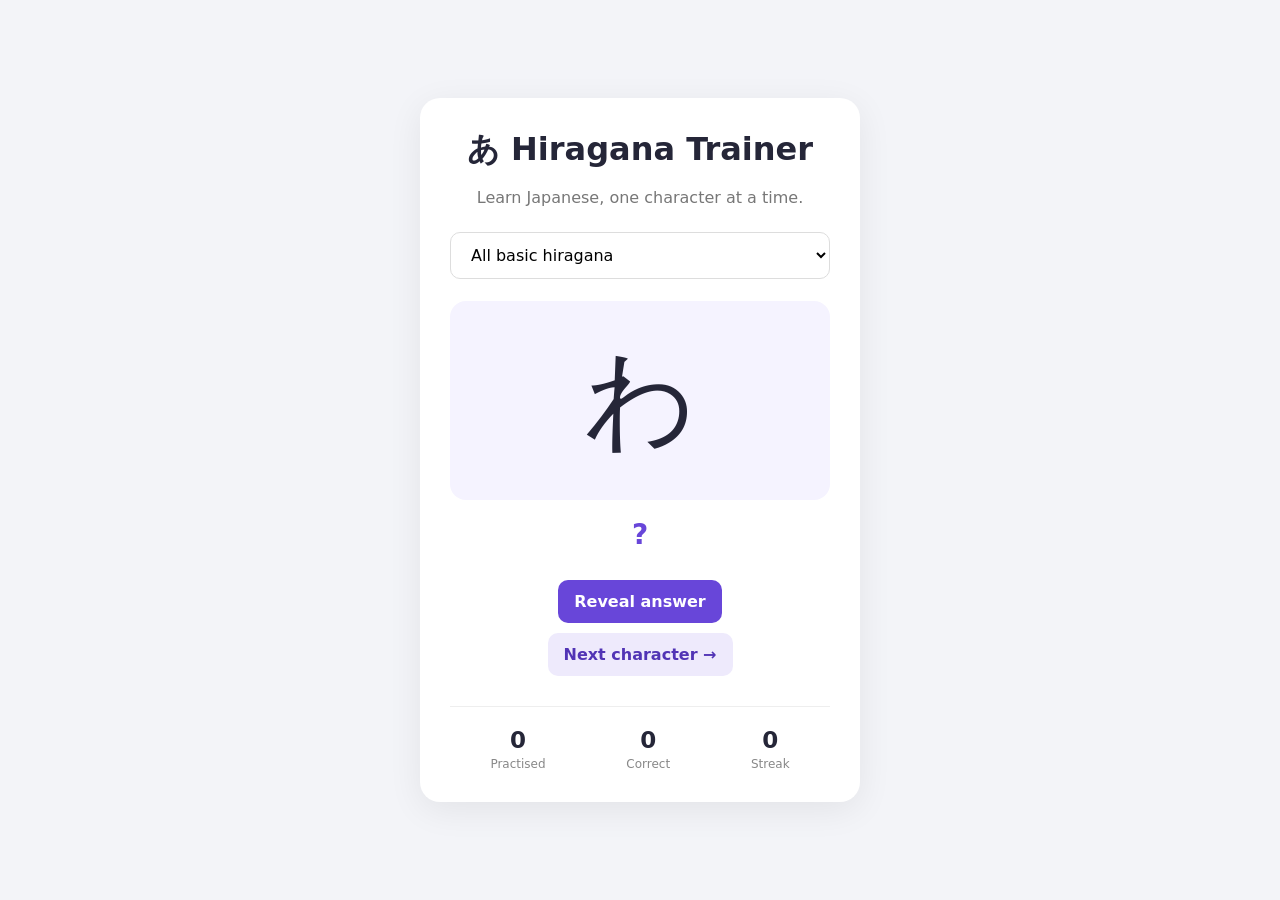
==== intex.html @ a97424db "Add files via upload" ====
<!DOCTYPE html>
<html lang="en">
<head>
<meta charset="UTF-8">
<meta name="viewport" content="width=device-width, initial-scale=1.0">
<title>Hiragana Trainer</title>

<style>
  * { box-sizing: border-box; }

  body {
    margin: 0;
    min-height: 100vh;
    font-family: system-ui, sans-serif;
    background: #f3f4f8;
    color: #252638;
    display: flex;
    justify-content: center;
    align-items: center;
    padding: 20px;
  }

  .app {
    background: white;
    width: 100%;
    max-width: 440px;
    padding: 30px;
    border-radius: 20px;
    box-shadow: 0 8px 35px #00000012;
    text-align: center;
  }

  h1 { margin: 0 0 8px; }
  .subtitle { color: #777; margin-bottom: 25px; }

  select, button {
    font: inherit;
    border-radius: 10px;
    padding: 12px 16px;
    cursor: pointer;
  }

  select {
    width: 100%;
    border: 1px solid #ddd;
    background: white;
    margin-bottom: 22px;
  }

  .character {
    font-size: 110px;
    padding: 25px;
    background: #f5f3ff;
    border-radius: 16px;
    margin-bottom: 18px;
  }

  .answer {
    font-size: 28px;
    font-weight: bold;
    min-height: 42px;
    color: #6846d9;
    margin-bottom: 15px;
  }

  button {
    border: none;
    font-weight: 600;
    margin: 5px;
  }

  .primary {
    background: #6846d9;
    color: white;
  }

  .secondary {
    background: #eeeafc;
    color: #5134b5;
  }

  .success {
    background: #dcf5e5;
    color: #176b3b;
  }

  .wrong {
    background: #ffe5e5;
    color: #a32c2c;
  }

  button:disabled {
    opacity: 0.4;
    cursor: not-allowed;
  }

  .stats {
    display: flex;
    justify-content: space-around;
    margin-top: 25px;
    border-top: 1px solid #eee;
    padding-top: 20px;
  }

  .stat strong {
    display: block;
    font-size: 23px;
  }

  .stat span {
    color: #888;
    font-size: 12px;
  }

  .hidden { display: none; }
</style>
</head>

<body>
<div class="app">
  <h1>あ Hiragana Trainer</h1>
  <p class="subtitle">Learn Japanese, one character at a time.</p>

  <select id="group">
    <option value="all">All basic hiragana</option>
    <option value="vowels">あ行 – Vowels</option>
    <option value="k">か行 – K</option>
    <option value="s">さ行 – S</option>
    <option value="t">た行 – T</option>
    <option value="n">な行 – N</option>
    <option value="h">は行 – H</option>
    <option value="m">ま行 – M</option>
    <option value="y">や行 – Y</option>
    <option value="r">ら行 – R</option>
    <option value="w">わ行 – W</option>
  </select>

  <div class="character" id="kana">あ</div>

  <div class="answer" id="answer">?</div>

  <button class="primary" id="reveal" onclick="reveal()">
    Reveal answer
  </button>

  <div id="rating" class="hidden">
    <p>Did you get it right?</p>
    <button class="success" onclick="rate(true)">✓ Correct</button>
    <button class="wrong" onclick="rate(false)">✗ Incorrect</button>
  </div>

  <div>
    <button class="secondary" onclick="nextKana()">
      Next character →
    </button>
  </div>

  <div class="stats">
    <div class="stat">
      <strong id="total">0</strong>
      <span>Practised</span>
    </div>
    <div class="stat">
      <strong id="correct">0</strong>
      <span>Correct</span>
    </div>
    <div class="stat">
      <strong id="streak">0</strong>
      <span>Streak</span>
    </div>
  </div>
</div>

<script>
const kanaGroups = {
  vowels: [
    ["あ","a"], ["い","i"], ["う","u"],
    ["え","e"], ["お","o"]
  ],
  k: [
    ["か","ka"], ["き","ki"], ["く","ku"],
    ["け","ke"], ["こ","ko"]
  ],
  s: [
    ["さ","sa"], ["し","shi"], ["す","su"],
    ["せ","se"], ["そ","so"]
  ],
  t: [
    ["た","ta"], ["ち","chi"], ["つ","tsu"],
    ["て","te"], ["と","to"]
  ],
  n: [
    ["な","na"], ["に","ni"], ["ぬ","nu"],
    ["ね","ne"], ["の","no"]
  ],
  h: [
    ["は","ha"], ["ひ","hi"], ["ふ","fu"],
    ["へ","he"], ["ほ","ho"]
  ],
  m: [
    ["ま","ma"], ["み","mi"], ["む","mu"],
    ["め","me"], ["も","mo"]
  ],
  y: [
    ["や","ya"], ["ゆ","yu"], ["よ","yo"]
  ],
  r: [
    ["ら","ra"], ["り","ri"], ["る","ru"],
    ["れ","re"], ["ろ","ro"]
  ],
  w: [
    ["わ","wa"], ["を","wo"], ["ん","n"]
  ]
};

let deck = [];
let current = null;
let total = 0;
let correct = 0;
let streak = 0;
let answered = false;

function shuffle(array) {
  const result = [...array];
  for (let i = result.length - 1; i > 0; i--) {
    const j = Math.floor(Math.random() * (i + 1));
    [result[i], result[j]] = [result[j], result[i]];
  }
  return result;
}

function refillDeck() {
  const group = document.getElementById("group").value;
  const characters = group === "all"
    ? Object.values(kanaGroups).flat()
    : kanaGroups[group];

  deck = shuffle(characters);

  // Avoid repeating the previous character at the boundary.
  if (deck.length > 1 && deck[deck.length - 1] === current) {
    [deck[0], deck[deck.length - 1]] =
      [deck[deck.length - 1], deck[0]];
  }
}

function nextKana() {
  if (deck.length === 0) refillDeck();

  current = deck.pop();
  answered = false;

  document.getElementById("kana").textContent = current[0];
  document.getElementById("answer").textContent = "?";
  document.getElementById("reveal").disabled = false;
  document.getElementById("rating").classList.add("hidden");
}

function reveal() {
  if (answered) return;

  document.getElementById("answer").textContent = current[1];
  document.getElementById("rating").classList.remove("hidden");
  document.getElementById("reveal").disabled = true;
}

function rate(wasCorrect) {
  if (answered) return;
  answered = true;

  total++;

  if (wasCorrect) {
    correct++;
    streak++;
  } else {
    streak = 0;
  }

  document.getElementById("total").textContent = total;
  document.getElementById("correct").textContent = correct;
  document.getElementById("streak").textContent = streak;

  nextKana();
}

document.getElementById("group").addEventListener("change", () => {
  deck = [];
  nextKana();
});

nextKana();
</script>
</body>
</html>
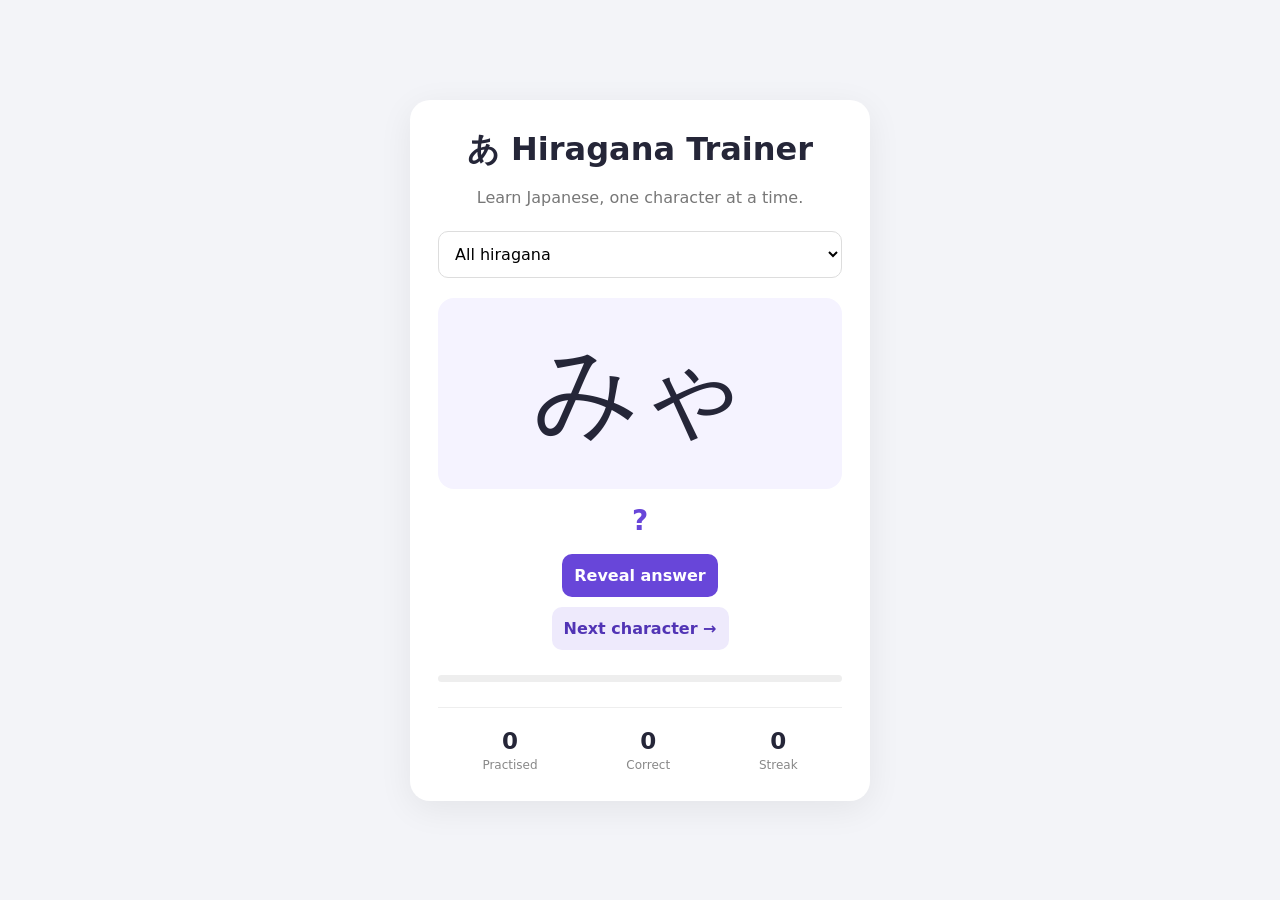
==== commit 1588fcbc: "Add dakuten and combination hiragana" ====
--- a/intex.html
+++ b/intex.html
@@ -3,157 +3,145 @@
 <html lang="en">
 <head>
 <meta charset="UTF-8">
-<meta name="viewport" content="width=device-width, initial-scale=1.0">
+<meta name="viewport" content="width=device-width, initial-scale=1">
 <title>Hiragana Trainer</title>
-
 <style>
-  * { box-sizing: border-box; }
-
-  body {
-    margin: 0;
-    min-height: 100vh;
-    font-family: system-ui, sans-serif;
-    background: #f3f4f8;
-    color: #252638;
-    display: flex;
-    justify-content: center;
-    align-items: center;
-    padding: 20px;
-  }
-
-  .app {
-    background: white;
-    width: 100%;
-    max-width: 440px;
-    padding: 30px;
-    border-radius: 20px;
-    box-shadow: 0 8px 35px #00000012;
-    text-align: center;
-  }
-
-  h1 { margin: 0 0 8px; }
-  .subtitle { color: #777; margin-bottom: 25px; }
-
-  select, button {
-    font: inherit;
-    border-radius: 10px;
-    padding: 12px 16px;
-    cursor: pointer;
-  }
-
-  select {
-    width: 100%;
-    border: 1px solid #ddd;
-    background: white;
-    margin-bottom: 22px;
-  }
-
-  .character {
-    font-size: 110px;
-    padding: 25px;
-    background: #f5f3ff;
-    border-radius: 16px;
-    margin-bottom: 18px;
-  }
-
-  .answer {
-    font-size: 28px;
-    font-weight: bold;
-    min-height: 42px;
-    color: #6846d9;
-    margin-bottom: 15px;
-  }
-
-  button {
-    border: none;
-    font-weight: 600;
-    margin: 5px;
-  }
-
-  .primary {
-    background: #6846d9;
-    color: white;
-  }
-
-  .secondary {
-    background: #eeeafc;
-    color: #5134b5;
-  }
-
-  .success {
-    background: #dcf5e5;
-    color: #176b3b;
-  }
-
-  .wrong {
-    background: #ffe5e5;
-    color: #a32c2c;
-  }
-
-  button:disabled {
-    opacity: 0.4;
-    cursor: not-allowed;
-  }
-
-  .stats {
-    display: flex;
-    justify-content: space-around;
-    margin-top: 25px;
-    border-top: 1px solid #eee;
-    padding-top: 20px;
-  }
-
-  .stat strong {
-    display: block;
-    font-size: 23px;
-  }
-
-  .stat span {
-    color: #888;
-    font-size: 12px;
-  }
-
-  .hidden { display: none; }
+* { box-sizing: border-box; }
+
+body {
+  margin: 0;
+  min-height: 100vh;
+  padding: 20px;
+  display: grid;
+  place-items: center;
+  background: #f3f4f8;
+  color: #252638;
+  font-family: system-ui, sans-serif;
+}
+
+.app {
+  background: white;
+  width: 100%;
+  max-width: 460px;
+  padding: 28px;
+  border-radius: 20px;
+  box-shadow: 0 8px 35px #0001;
+  text-align: center;
+}
+
+h1 { margin: 0; }
+.subtitle { color: #777; margin-bottom: 24px; }
+
+select, button {
+  font: inherit;
+  padding: 12px;
+  border-radius: 10px;
+}
+
+select {
+  width: 100%;
+  border: 1px solid #ddd;
+  background: white;
+  margin-bottom: 20px;
+}
+
+.character {
+  font-size: 105px;
+  padding: 25px;
+  background: #f5f3ff;
+  border-radius: 16px;
+  margin-bottom: 15px;
+}
+
+.answer {
+  min-height: 45px;
+  font-size: 28px;
+  font-weight: bold;
+  color: #6846d9;
+}
+
+button {
+  border: 0;
+  margin: 5px;
+  cursor: pointer;
+  font-weight: 600;
+}
+
+button:disabled {
+  opacity: .4;
+  cursor: not-allowed;
+}
+
+.primary { background: #6846d9; color: white; }
+.secondary { background: #eeeafc; color: #5134b5; }
+.success { background: #dcf5e5; color: #176b3b; }
+.wrong { background: #ffe5e5; color: #a32c2c; }
+
+.hidden { display: none !important; }
+
+.stats {
+  display: flex;
+  justify-content: space-around;
+  margin-top: 25px;
+  padding-top: 20px;
+  border-top: 1px solid #eee;
+}
+
+.stat strong { display: block; font-size: 23px; }
+.stat span { color: #888; font-size: 12px; }
+
+.progress {
+  background: #eee;
+  height: 7px;
+  border-radius: 10px;
+  margin: 20px 0;
+  overflow: hidden;
+}
+
+.progress div {
+  height: 100%;
+  width: 0;
+  background: #6846d9;
+  transition: width .2s;
+}
+
+@media(max-width:400px) {
+  .app { padding: 20px; }
+  .character { font-size: 85px; }
+}
 </style>
 </head>
 
 <body>
-<div class="app">
+<main class="app">
   <h1>あ Hiragana Trainer</h1>
   <p class="subtitle">Learn Japanese, one character at a time.</p>
 
   <select id="group">
-    <option value="all">All basic hiragana</option>
-    <option value="vowels">あ行 – Vowels</option>
-    <option value="k">か行 – K</option>
-    <option value="s">さ行 – S</option>
-    <option value="t">た行 – T</option>
-    <option value="n">な行 – N</option>
-    <option value="h">は行 – H</option>
-    <option value="m">ま行 – M</option>
-    <option value="y">や行 – Y</option>
-    <option value="r">ら行 – R</option>
-    <option value="w">わ行 – W</option>
+    <option value="all">All hiragana</option>
+    <option value="basic">V1 – Basic hiragana</option>
+    <option value="dakuten">V2 – Dakuten</option>
+    <option value="handakuten">V2 – Handakuten</option>
+    <option value="combination">V3 – Combinations</option>
   </select>
 
   <div class="character" id="kana">あ</div>
-
   <div class="answer" id="answer">?</div>
 
-  <button class="primary" id="reveal" onclick="reveal()">
-    Reveal answer
-  </button>
+  <button class="primary" id="reveal">Reveal answer</button>
 
   <div id="rating" class="hidden">
     <p>Did you get it right?</p>
-    <button class="success" onclick="rate(true)">✓ Correct</button>
-    <button class="wrong" onclick="rate(false)">✗ Incorrect</button>
+    <button class="success" id="correctBtn">✓ Correct</button>
+    <button class="wrong" id="wrongBtn">✗ Incorrect</button>
   </div>
 
   <div>
-    <button class="secondary" onclick="nextKana()">
-      Next character →
-    </button>
+    <button class="secondary" id="next">Next character →</button>
+  </div>
+
+  <div class="progress">
+    <div id="progressBar"></div>
   </div>
 
   <div class="stats">
@@ -170,76 +158,84 @@
       <span>Streak</span>
     </div>
   </div>
-</div>
+</main>
 
 <script>
-const kanaGroups = {
-  vowels: [
-    ["あ","a"], ["い","i"], ["う","u"],
-    ["え","e"], ["お","o"]
+const groups = {
+  basic: [
+    ["あ","a"],["い","i"],["う","u"],["え","e"],["お","o"],
+    ["か","ka"],["き","ki"],["く","ku"],["け","ke"],["こ","ko"],
+    ["さ","sa"],["し","shi"],["す","su"],["せ","se"],["そ","so"],
+    ["た","ta"],["ち","chi"],["つ","tsu"],["て","te"],["と","to"],
+    ["な","na"],["に","ni"],["ぬ","nu"],["ね","ne"],["の","no"],
+    ["は","ha"],["ひ","hi"],["ふ","fu"],["へ","he"],["ほ","ho"],
+    ["ま","ma"],["み","mi"],["む","mu"],["め","me"],["も","mo"],
+    ["や","ya"],["ゆ","yu"],["よ","yo"],
+    ["ら","ra"],["り","ri"],["る","ru"],["れ","re"],["ろ","ro"],
+    ["わ","wa"],["を","wo"],["ん","n"]
   ],
-  k: [
-    ["か","ka"], ["き","ki"], ["く","ku"],
-    ["け","ke"], ["こ","ko"]
+
+  dakuten: [
+    ["が","ga"],["ぎ","gi"],["ぐ","gu"],["げ","ge"],["ご","go"],
+    ["ざ","za"],["じ","ji"],["ず","zu"],["ぜ","ze"],["ぞ","zo"],
+    ["だ","da"],["ぢ","ji"],["づ","zu"],["で","de"],["ど","do"],
+    ["ば","ba"],["び","bi"],["ぶ","bu"],["べ","be"],["ぼ","bo"]
   ],
-  s: [
-    ["さ","sa"], ["し","shi"], ["す","su"],
-    ["せ","se"], ["そ","so"]
+
+  handakuten: [
+    ["ぱ","pa"],["ぴ","pi"],["ぷ","pu"],["ぺ","pe"],["ぽ","po"]
   ],
-  t: [
-    ["た","ta"], ["ち","chi"], ["つ","tsu"],
-    ["て","te"], ["と","to"]
-  ],
-  n: [
-    ["な","na"], ["に","ni"], ["ぬ","nu"],
-    ["ね","ne"], ["の","no"]
-  ],
-  h: [
-    ["は","ha"], ["ひ","hi"], ["ふ","fu"],
-    ["へ","he"], ["ほ","ho"]
-  ],
-  m: [
-    ["ま","ma"], ["み","mi"], ["む","mu"],
-    ["め","me"], ["も","mo"]
-  ],
-  y: [
-    ["や","ya"], ["ゆ","yu"], ["よ","yo"]
-  ],
-  r: [
-    ["ら","ra"], ["り","ri"], ["る","ru"],
-    ["れ","re"], ["ろ","ro"]
-  ],
-  w: [
-    ["わ","wa"], ["を","wo"], ["ん","n"]
+
+  combination: [
+    ["きゃ","kya"],["きゅ","kyu"],["きょ","kyo"],
+    ["しゃ","sha"],["しゅ","shu"],["しょ","sho"],
+    ["ちゃ","cha"],["ちゅ","chu"],["ちょ","cho"],
+    ["にゃ","nya"],["にゅ","nyu"],["にょ","nyo"],
+    ["ひゃ","hya"],["ひゅ","hyu"],["ひょ","hyo"],
+    ["みゃ","mya"],["みゅ","myu"],["みょ","myo"],
+    ["りゃ","rya"],["りゅ","ryu"],["りょ","ryo"],
+    ["ぎゃ","gya"],["ぎゅ","gyu"],["ぎょ","gyo"],
+    ["じゃ","ja"],["じゅ","ju"],["じょ","jo"],
+    ["びゃ","bya"],["びゅ","byu"],["びょ","byo"],
+    ["ぴゃ","pya"],["ぴゅ","pyu"],["ぴょ","pyo"]
   ]
 };
 
 let deck = [];
 let current = null;
+let previous = null;
 let total = 0;
 let correct = 0;
 let streak = 0;
 let answered = false;
 
-function shuffle(array) {
-  const result = [...array];
+const $ = id => document.getElementById(id);
+
+function shuffle(items) {
+  const result = [...items];
+
   for (let i = result.length - 1; i > 0; i--) {
     const j = Math.floor(Math.random() * (i + 1));
     [result[i], result[j]] = [result[j], result[i]];
   }
+
   return result;
 }
 
+function getCharacters() {
+  const selected = $("group").value;
+
+  if (selected === "all") {
+    return Object.values(groups).flat();
+  }
+
+  return groups[selected];
+}
+
 function refillDeck() {
-  const group = document.getElementById("group").value;
-  const characters = group === "all"
-    ? Object.values(kanaGroups).flat()
-    : kanaGroups[group];
-
-  deck = shuffle(characters);
-
-  // Avoid repeating the previous character at the boundary.
-  if (deck.length > 1 && deck[deck.length - 1] === current) {
+  deck = shuffle(getCharacters());
+
+  if (deck.length > 1 && deck[deck.length - 1] === previous) {
     [deck[0], deck[deck.length - 1]] =
       [deck[deck.length - 1], deck[0]];
   }
@@ -248,45 +244,56 @@
 function nextKana() {
   if (deck.length === 0) refillDeck();
 
+  previous = current;
   current = deck.pop();
   answered = false;
 
-  document.getElementById("kana").textContent = current[0];
-  document.getElementById("answer").textContent = "?";
-  document.getElementById("reveal").disabled = false;
-  document.getElementById("rating").classList.add("hidden");
+  $("kana").textContent = current[0];
+  $("answer").textContent = "?";
+  $("reveal").disabled = false;
+  $("rating").classList.add("hidden");
 }
 
 function reveal() {
   if (answered) return;
 
-  document.getElementById("answer").textContent = current[1];
-  document.getElementById("rating").classList.remove("hidden");
-  document.getElementById("reveal").disabled = true;
-}
-
-function rate(wasCorrect) {
+  $("answer").textContent = current[1];
+  $("rating").classList.remove("hidden");
+  $("reveal").disabled = true;
+}
+
+function rate(isCorrect) {
   if (answered) return;
+
   answered = true;
-
   total++;
 
-  if (wasCorrect) {
+  if (isCorrect) {
     correct++;
     streak++;
   } else {
     streak = 0;
   }
 
-  document.getElementById("total").textContent = total;
-  document.getElementById("correct").textContent = correct;
-  document.getElementById("streak").textContent = streak;
+  $("total").textContent = total;
+  $("correct").textContent = correct;
+  $("streak").textContent = streak;
+
+  $("progressBar").style.width =
+    (total ? correct / total * 100 : 0) + "%";
 
   nextKana();
 }
 
-document.getElementById("group").addEventListener("change", () => {
+$("reveal").addEventListener("click", reveal);
+$("next").addEventListener("click", nextKana);
+$("correctBtn").addEventListener("click", () => rate(true));
+$("wrongBtn").addEventListener("click", () => rate(false));
+
+$("group").addEventListener("change", () => {
   deck = [];
+  previous = null;
+  current = null;
   nextKana();
 });
 
